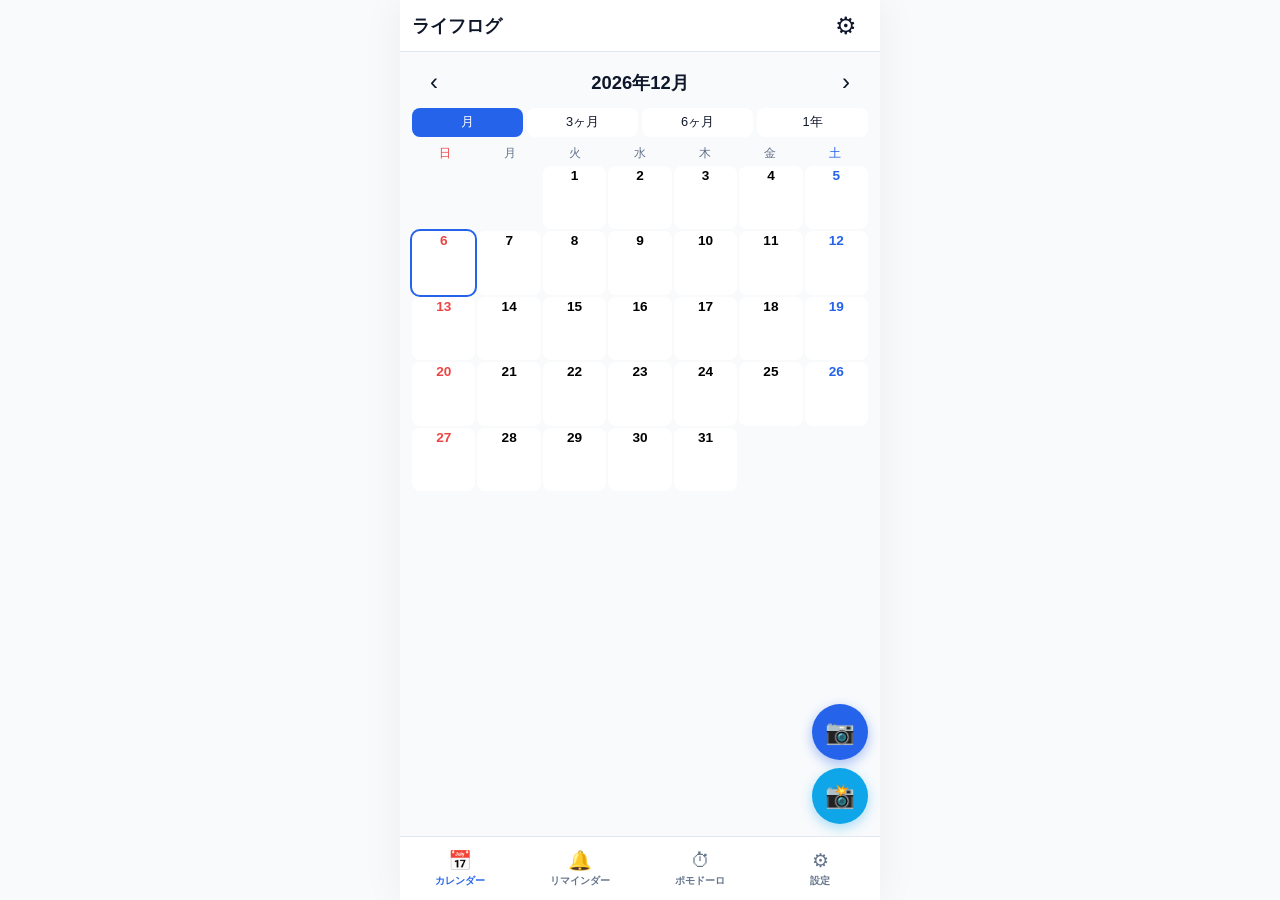
==== index.html @ 212b0413 "Calendar: JP holidays, week start setting, 3/6/12-month views; SW v3" ====
<!DOCTYPE html>
<html lang="ja">
<head>
  <meta charset="UTF-8">
  <meta name="viewport" content="width=device-width, initial-scale=1, viewport-fit=cover, maximum-scale=1">
  <meta name="theme-color" content="#2563eb">
  <meta name="apple-mobile-web-app-capable" content="yes">
  <meta name="apple-mobile-web-app-status-bar-style" content="default">
  <meta name="apple-mobile-web-app-title" content="ライフログ">
  <meta name="description" content="写真・メモ・リマインダー・ポモドーロのローカルライフログ">
  <link rel="manifest" href="manifest.json">
  <link rel="apple-touch-icon" href="icons/apple-touch-icon.png">
  <link rel="icon" type="image/png" sizes="192x192" href="icons/icon-192.png">
  <link rel="stylesheet" href="css/styles.css">
  <title>ライフログ</title>
</head>
<body>
  <header class="app-header">
    <h1 id="header-title">ライフログ</h1>
    <button type="button" class="icon-btn" id="btn-settings" aria-label="設定">⚙</button>
  </header>

  <main id="main">
    <!-- Calendar View -->
    <section id="view-calendar" class="view active">
      <div class="cal-nav">
        <button type="button" class="icon-btn" id="cal-prev" aria-label="前月">‹</button>
        <h2 id="cal-month-label"></h2>
        <button type="button" class="icon-btn" id="cal-next" aria-label="翌月">›</button>
      </div>
      <div id="cal-modes" class="cal-modes" role="group" aria-label="表示期間">
        <button type="button" data-mode="month">月</button><button type="button" data-mode="3">3ヶ月</button><button type="button" data-mode="6">6ヶ月</button><button type="button" data-mode="12">1年</button>
      </div>
      <div id="cal-weekdays" class="cal-weekdays" aria-hidden="true"></div>
      <div id="cal-grid" class="cal-grid" role="grid"></div>
      <div id="cal-multi" class="cal-multi" hidden></div>
      <div class="fab-row">
        <label class="fab" title="写真を追加">
          📷
          <input type="file" id="photo-input" accept="image/*" multiple hidden>
        </label>
        <label class="fab fab-secondary" title="カメラで撮影">
          📸
          <input type="file" id="photo-capture" accept="image/*" capture="environment" hidden>
        </label>
      </div>
    </section>

    <!-- Day View -->
    <section id="view-day" class="view">
      <div class="day-toolbar">
        <button type="button" class="btn-text" id="day-back">← カレンダー</button>
        <h2 id="day-label"></h2>
      </div>
      <div class="day-section">
        <h3>写真</h3>
        <div id="day-photos" class="photo-grid"></div>
        <p id="day-photos-empty" class="empty-hint">写真はありません</p>
      </div>
      <div class="day-section">
        <div class="section-head">
          <h3>メモ</h3>
          <button type="button" class="btn-sm" id="memo-add">＋ 追加</button>
        </div>
        <ul id="day-memos" class="memo-list"></ul>
        <p id="day-memos-empty" class="empty-hint">メモはありません</p>
      </div>
      <div class="day-section">
        <div class="section-head">
          <h3>リマインダー</h3>
          <button type="button" class="btn-sm" id="reminder-add-day">＋ 追加</button>
        </div>
        <ul id="day-reminders" class="reminder-list"></ul>
        <p id="day-reminders-empty" class="empty-hint">リマインダーはありません</p>
      </div>
    </section>

    <!-- Reminders View -->
    <section id="view-reminders" class="view">
      <div class="section-head pad">
        <h2>これから</h2>
        <button type="button" class="btn-sm" id="reminder-add">＋ 追加</button>
      </div>
      <ul id="upcoming-reminders" class="reminder-list pad"></ul>
      <p id="upcoming-empty" class="empty-hint pad">予定のリマインダーはありません</p>
      <h3 class="pad sub">過去・完了</h3>
      <ul id="past-reminders" class="reminder-list pad muted"></ul>
    </section>

    <!-- Pomodoro View -->
    <section id="view-pomodoro" class="view">
      <div class="pomo-display">
        <div class="pomo-today">今日 作業 <b id="pomo-today-work">0分</b> ／ 休憩込み <b id="pomo-today-all">0分</b></div>
        <div id="pomo-mode" class="pomo-mode">作業</div>
        <div id="pomo-time" class="pomo-time">25:00</div>
        <div class="pomo-controls">
          <button type="button" class="btn-primary" id="pomo-start">スタート</button>
          <button type="button" class="btn-secondary" id="pomo-pause" hidden>一時停止</button>
          <button type="button" class="btn-secondary" id="pomo-reset">リセット</button>
        </div>
        <label class="toggle-row">
          <input type="checkbox" id="pomo-wakelock">
          <span>画面を消さない（Wake Lock）</span>
        </label>
        <div class="pomo-settings">
          <label>作業（分）<input type="number" id="pomo-work" min="1" max="600" value="25" inputmode="numeric"></label>
          <label>休憩（分）<input type="number" id="pomo-break" min="0" max="600" value="5" inputmode="numeric"></label>
        </div>
        <div class="pomo-presets" id="pomo-presets"></div>
      </div>
      <div class="pomo-card">
        <h3>ラベル付きタイマー（同時計測）</h3>
        <div class="pomo-add">
          <input type="text" id="mt-label" placeholder="ラベル（例：英語）">
          <input type="number" id="mt-min" min="1" max="600" value="25" inputmode="numeric" aria-label="分">
          <button type="button" class="btn-primary" id="mt-add">開始</button>
        </div>
        <ul id="mt-list" class="mt-list"></ul>
      </div>
      <div class="pomo-card">
        <h3>累計</h3>
        <table class="pomo-totals"><thead><tr><th></th><th>作業</th><th>休憩込み</th></tr></thead><tbody id="pomo-totals"></tbody></table>
        <div class="pomo-range">
          <input type="date" id="tot-from"> 〜 <input type="date" id="tot-to">
        </div>
        <div class="pomo-range-out" id="tot-range-out"></div>
      </div>
      <div class="pomo-card">
        <h3>バッジ</h3>
        <div class="badges" id="pomo-badges"></div>
      </div>
    </section>

    <!-- Settings View -->
    <section id="view-settings" class="view">
      <h2 class="pad">設定・ヘルプ</h2>
      <div class="settings-block">
        <h3>カレンダー</h3>
        <label class="toggle-row">週の始まり
          <select id="week-start"><option value="0">日曜日</option><option value="1">月曜日</option></select>
        </label>
      </div>
      <div class="settings-block">
        <h3>通知</h3>
        <button type="button" class="btn-primary full" id="btn-notif-perm">通知を許可する</button>
        <p class="help-text" id="notif-status"></p>
        <p class="help-text warn">
          【重要】iPhone では「ホーム画面に追加」したアプリから、かつ iOS 16.4 以降でのみ Web 通知が使えます。
          v1 ではサーバープッシュがないため、<strong>アプリを開いている間のみ</strong>リマインダー通知が届きます。
          バックグラウンドでは通知されません。起動時に期限切れもチェックします。
        </p>
      </div>
      <div class="settings-block">
        <h3>データのエクスポート / インポート</h3>
        <label class="toggle-row">
          <input type="checkbox" id="export-photos">
          <span>写真も含める（容量に注意）</span>
        </label>
        <button type="button" class="btn-primary full" id="btn-export">JSONエクスポート</button>
        <label class="btn-secondary full file-label">
          JSONインポート
          <input type="file" id="import-input" accept="application/json,.json" hidden>
        </label>
        <p class="help-text">メモ・リマインダーは常に含まれます。写真は Base64 のため巨大になりやすいです。</p>
      </div>
      <div class="settings-block">
        <h3>ホーム画面に追加</h3>
        <p class="help-text">
          <strong>iPhone (Safari):</strong> 共有ボタン →「ホーム画面に追加」<br>
          <strong>Android (Chrome):</strong> メニュー →「アプリをインストール」または「ホーム画面に追加」
        </p>
      </div>
      <div class="settings-block">
        <h3>このアプリについて</h3>
        <p class="help-text">
          ライフログ v1 — 写真・メモ・リマインダー・ポモドーロ。<br>
          データはすべて端末内（IndexedDB）に保存されます。ログイン不要。
        </p>
      </div>
    </section>
  </main>

  <nav class="tab-bar" role="tablist">
    <button type="button" class="tab active" data-view="calendar" aria-label="カレンダー">📅<span>カレンダー</span></button>
    <button type="button" class="tab" data-view="reminders" aria-label="リマインダー">🔔<span>リマインダー</span></button>
    <button type="button" class="tab" data-view="pomodoro" aria-label="ポモドーロ">⏱<span>ポモドーロ</span></button>
    <button type="button" class="tab" data-view="settings" aria-label="設定">⚙<span>設定</span></button>
  </nav>

  <!-- Modal: memo -->
  <dialog id="modal-memo">
    <form method="dialog" id="form-memo">
      <h3 id="memo-modal-title">メモ</h3>
      <textarea id="memo-text" rows="4" placeholder="メモを入力…" required maxlength="2000"></textarea>
      <div class="dialog-actions">
        <button type="button" class="btn-secondary" id="memo-cancel">キャンセル</button>
        <button type="submit" class="btn-primary">保存</button>
      </div>
    </form>
  </dialog>

  <!-- Modal: reminder -->
  <dialog id="modal-reminder">
    <form method="dialog" id="form-reminder">
      <h3>リマインダー</h3>
      <label>タイトル<input type="text" id="reminder-title" required maxlength="200"></label>
      <label>日時<input type="datetime-local" id="reminder-when" required></label>
      <div class="dialog-actions">
        <button type="button" class="btn-secondary" id="reminder-cancel">キャンセル</button>
        <button type="submit" class="btn-primary">保存</button>
      </div>
    </form>
  </dialog>

  <!-- Lightbox -->
  <dialog id="lightbox">
    <button type="button" class="lightbox-close" id="lightbox-close" aria-label="閉じる">×</button>
    <img id="lightbox-img" alt="拡大写真">
  </dialog>

  <div id="toast" class="toast" hidden></div>

  <script src="js/exif.js"></script>
  <script src="js/db.js"></script>
  <script src="js/photos.js"></script>
  <script src="js/holidays.js"></script>
  <script src="js/calendar.js"></script>
  <script src="js/memos.js"></script>
  <script src="js/reminders.js"></script>
  <script src="js/pomodoro.js"></script>
  <script src="js/app.js"></script>
</body>
</html>
---- css/styles.css ----
:root {
  --bg: #f8fafc;
  --surface: #ffffff;
  --text: #0f172a;
  --muted: #64748b;
  --primary: #2563eb;
  --primary-dark: #1d4ed8;
  --danger: #ef4444;
  --border: #e2e8f0;
  --accent: #f59e0b;
  --safe-bottom: env(safe-area-inset-bottom, 0px);
  --tab-h: 64px;
  --header-h: 52px;
  --radius: 12px;
  --tap: 44px;
}

*, *::before, *::after { box-sizing: border-box; }
html, body {
  margin: 0; padding: 0;
  height: 100%;
  font-family: -apple-system, BlinkMacSystemFont, "Hiragino Sans", "Hiragino Kaku Gothic ProN",
    "Noto Sans JP", "Segoe UI", sans-serif;
  background: var(--bg);
  color: var(--text);
  -webkit-tap-highlight-color: transparent;
  overscroll-behavior: none;
}
body {
  display: flex;
  flex-direction: column;
  max-width: 480px;
  margin: 0 auto;
  min-height: 100dvh;
  position: relative;
  box-shadow: 0 0 40px rgba(0,0,0,.06);
}

.app-header {
  height: var(--header-h);
  display: flex;
  align-items: center;
  justify-content: space-between;
  padding: 0 12px;
  background: var(--surface);
  border-bottom: 1px solid var(--border);
  position: sticky;
  top: 0;
  z-index: 20;
}
.app-header h1 {
  font-size: 1.1rem;
  margin: 0;
  font-weight: 700;
}

#main {
  flex: 1;
  overflow-y: auto;
  padding-bottom: calc(var(--tab-h) + var(--safe-bottom) + 16px);
  -webkit-overflow-scrolling: touch;
}

.view { display: none; padding: 8px 12px 24px; }
.view.active { display: block; }

.icon-btn {
  min-width: var(--tap);
  min-height: var(--tap);
  border: none;
  background: transparent;
  font-size: 1.5rem;
  cursor: pointer;
  border-radius: 8px;
  color: var(--text);
}
.icon-btn:active { background: var(--border); }

.btn-primary, .btn-secondary, .btn-sm, .btn-text, .btn-danger {
  min-height: var(--tap);
  padding: 0 16px;
  border-radius: 10px;
  border: none;
  font-size: 1rem;
  cursor: pointer;
  font-weight: 600;
}
.btn-primary { background: var(--primary); color: #fff; }
.btn-primary:active { background: var(--primary-dark); }
.btn-secondary { background: var(--border); color: var(--text); }
.btn-sm {
  min-height: 36px;
  padding: 0 12px;
  font-size: 0.9rem;
  background: var(--primary);
  color: #fff;
}
.btn-text {
  background: transparent;
  color: var(--primary);
  padding: 0 8px;
  font-weight: 600;
}
.btn-danger { background: #fee2e2; color: var(--danger); }
.full { width: 100%; margin: 6px 0; display: block; text-align: center; }
.file-label { display: flex; align-items: center; justify-content: center; }

/* Calendar */
.cal-nav {
  display: flex;
  align-items: center;
  justify-content: space-between;
  margin-bottom: 4px;
}
.cal-nav h2 { margin: 0; font-size: 1.15rem; }
.cal-weekdays {
  display: grid;
  grid-template-columns: repeat(7, 1fr);
  text-align: center;
  font-size: 0.75rem;
  color: var(--muted);
  padding: 4px 0;
}
.cal-weekdays .sun { color: var(--danger); }
.cal-weekdays .sat { color: var(--primary); }
.cal-modes { display: flex; gap: 4px; margin-bottom: 4px; }
.cal-modes button { flex: 1; border: none; border-radius: 8px; padding: 6px 0; background: var(--surface); color: inherit; font-size: 0.8rem; cursor: pointer; }
.cal-modes button.active { background: var(--primary); color: #fff; }
.cal-cell.holiday { background: color-mix(in srgb, var(--danger) 10%, var(--surface)); }
.cal-cell .hol-name { font-size: 0.5rem; line-height: 1; color: var(--danger); max-width: 100%; overflow: hidden; white-space: nowrap; text-overflow: ellipsis; }
.cal-multi { display: grid; gap: 8px; }
.cal-multi.cols-2 { grid-template-columns: repeat(2, 1fr); }
.cal-multi.cols-3 { grid-template-columns: repeat(3, 1fr); gap: 6px; }
.mini-month { background: var(--surface); border-radius: 8px; padding: 4px; }
.mini-title { display: block; width: 100%; border: none; background: none; color: inherit; font-weight: 600; font-size: 0.8rem; padding: 2px 0; cursor: pointer; }
.mini-grid { display: grid; grid-template-columns: repeat(7, 1fr); text-align: center; }
.mini-wd { font-size: 0.5rem; color: var(--muted); }
.mini-day { border: none; background: none; color: inherit; padding: 1px 0; font-size: 0.6rem; line-height: 1.3; border-radius: 3px; cursor: pointer; position: relative; }
.cols-3 .mini-day { font-size: 0.5rem; }
.mini-day.sun { color: var(--danger); }
.mini-day.sat { color: var(--primary); }
.mini-day.holiday { background: color-mix(in srgb, var(--danger) 15%, transparent); font-weight: 700; }
.mini-day.has-ev::after { content: ''; position: absolute; left: 50%; bottom: 0; width: 3px; height: 3px; margin-left: -1.5px; border-radius: 50%; background: var(--accent); }
.mini-day.today { outline: 1px solid var(--primary); }
.cal-grid {
  display: grid;
  grid-template-columns: repeat(7, 1fr);
  gap: 2px;
}
.cal-cell {
  aspect-ratio: 1;
  border: none;
  background: var(--surface);
  border-radius: 8px;
  padding: 2px;
  display: flex;
  flex-direction: column;
  align-items: center;
  cursor: pointer;
  position: relative;
  font-size: 0.85rem;
  min-height: 48px;
}
.cal-cell.empty { background: transparent; cursor: default; }
.cal-cell.today { outline: 2px solid var(--primary); }
.cal-cell .num { font-weight: 600; line-height: 1.2; }
.cal-cell.sun .num { color: var(--danger); }
.cal-cell.sat .num { color: var(--primary); }
.cal-cell .thumb {
  width: 70%;
  height: 40%;
  object-fit: cover;
  border-radius: 3px;
  margin-top: 1px;
}
.cal-markers {
  display: flex;
  gap: 2px;
  margin-top: auto;
  padding-bottom: 2px;
}
.cal-markers span {
  width: 5px; height: 5px; border-radius: 50%;
}
.dot-memo { background: var(--accent); }
.dot-reminder { background: var(--danger); }
.dot-photo { background: var(--primary); }

.fab-row {
  position: fixed;
  right: max(12px, calc(50% - 240px + 12px));
  bottom: calc(var(--tab-h) + var(--safe-bottom) + 12px);
  display: flex;
  flex-direction: column;
  gap: 8px;
  z-index: 15;
}
.fab {
  width: 56px; height: 56px;
  border-radius: 50%;
  background: var(--primary);
  color: #fff;
  display: flex;
  align-items: center;
  justify-content: center;
  font-size: 1.5rem;
  box-shadow: 0 4px 12px rgba(37,99,235,.4);
  cursor: pointer;
}
.fab-secondary { background: #0ea5e9; box-shadow: 0 4px 12px rgba(14,165,233,.35); }

/* Day view */
.day-toolbar {
  display: flex;
  align-items: center;
  gap: 8px;
  margin-bottom: 8px;
}
.day-toolbar h2 { margin: 0; font-size: 1.1rem; flex: 1; }
.day-section { margin: 16px 0; }
.day-section h3 { margin: 0 0 8px; font-size: 0.95rem; color: var(--muted); }
.section-head {
  display: flex;
  align-items: center;
  justify-content: space-between;
  margin-bottom: 8px;
}
.section-head h2, .section-head h3 { margin: 0; }
.pad { padding-left: 4px; padding-right: 4px; }
.sub { color: var(--muted); font-size: 0.9rem; margin-top: 20px; }
.empty-hint { color: var(--muted); font-size: 0.9rem; margin: 4px 0 12px; }

.photo-grid {
  display: grid;
  grid-template-columns: repeat(3, 1fr);
  gap: 6px;
}
.photo-grid img {
  width: 100%;
  aspect-ratio: 1;
  object-fit: cover;
  border-radius: 8px;
  cursor: pointer;
  background: var(--border);
}

.memo-list, .reminder-list {
  list-style: none;
  margin: 0;
  padding: 0;
}
.memo-list li, .reminder-list li {
  background: var(--surface);
  border: 1px solid var(--border);
  border-radius: var(--radius);
  padding: 12px;
  margin-bottom: 8px;
  display: flex;
  gap: 8px;
  align-items: flex-start;
}
.memo-list .body, .reminder-list .body { flex: 1; min-width: 0; word-break: break-word; }
.memo-list .meta, .reminder-list .meta { font-size: 0.75rem; color: var(--muted); margin-top: 4px; }
.item-actions { display: flex; flex-direction: column; gap: 4px; }
.item-actions button {
  min-height: 36px;
  min-width: 36px;
  border: none;
  background: var(--bg);
  border-radius: 8px;
  cursor: pointer;
  font-size: 0.85rem;
}
.muted li { opacity: 0.7; }
.done .body { text-decoration: line-through; }

/* Pomodoro */
.pomo-display {
  text-align: center;
  padding: 32px 12px;
}
.pomo-mode {
  font-size: 1rem;
  color: var(--muted);
  margin-bottom: 8px;
  font-weight: 600;
}
.pomo-time {
  font-size: 4rem;
  font-weight: 700;
  font-variant-numeric: tabular-nums;
  letter-spacing: 0.02em;
  margin: 8px 0 24px;
}
.pomo-controls {
  display: flex;
  gap: 10px;
  justify-content: center;
  flex-wrap: wrap;
  margin-bottom: 20px;
}
.toggle-row {
  display: flex;
  align-items: center;
  justify-content: center;
  gap: 10px;
  min-height: var(--tap);
  margin: 12px 0;
  font-size: 0.95rem;
}
.toggle-row input { width: 22px; height: 22px; }
.pomo-settings {
  display: flex;
  gap: 16px;
  justify-content: center;
  margin-top: 16px;
}
.pomo-settings label {
  display: flex;
  flex-direction: column;
  gap: 4px;
  font-size: 0.85rem;
  color: var(--muted);
}
.pomo-settings input {
  width: 72px;
  min-height: var(--tap);
  font-size: 1.1rem;
  text-align: center;
  border: 1px solid var(--border);
  border-radius: 8px;
}

.pomo-today { font-size: 0.9rem; color: var(--muted); margin-bottom: 12px; }
.pomo-today b { color: inherit; }
.pomo-presets { display: grid; grid-template-columns: repeat(5, 1fr); gap: 6px; margin-top: 16px; }
.pomo-presets button { min-height: 40px; border: 1px solid var(--border); border-radius: 8px; background: var(--surface); font-size: 0.85rem; padding: 0; }
.pomo-presets button.on { border-color: currentColor; font-weight: 700; }
.pomo-card { background: var(--surface); border: 1px solid var(--border); border-radius: var(--radius); padding: 12px; margin: 0 12px 12px; }
.pomo-card h3 { margin: 0 0 8px; font-size: 0.95rem; }
.pomo-add { display: flex; gap: 6px; }
.pomo-add input { min-height: var(--tap); border: 1px solid var(--border); border-radius: 8px; padding: 0 8px; font-size: 1rem; min-width: 0; }
.pomo-add input[type=text] { flex: 1; }
.pomo-add input[type=number] { width: 64px; text-align: center; }
.mt-list { list-style: none; margin: 8px 0 0; padding: 0; }
.mt-list li { display: flex; align-items: center; gap: 8px; padding: 6px 0; border-top: 1px solid var(--border); }
.mt-list .lbl { flex: 1; overflow: hidden; text-overflow: ellipsis; white-space: nowrap; }
.mt-list .t { font-variant-numeric: tabular-nums; font-weight: 700; }
.mt-list button { min-height: 36px; padding: 0 10px; }
.pomo-totals { width: 100%; border-collapse: collapse; font-size: 0.9rem; }
.pomo-totals td, .pomo-totals th { padding: 4px; text-align: right; }
.pomo-totals td:first-child, .pomo-totals th:first-child { text-align: left; }
.pomo-range { display: flex; gap: 4px; align-items: center; margin-top: 8px; font-size: 0.85rem; }
.pomo-range input { flex: 1; min-width: 0; min-height: 36px; }
.pomo-range-out { font-size: 0.9rem; margin-top: 4px; }
.badges { display: grid; grid-template-columns: repeat(3, 1fr); gap: 8px; text-align: center; }
.badge { padding: 8px 4px; border: 1px solid var(--border); border-radius: 8px; font-size: 0.8rem; }
.badge .i { font-size: 1.8rem; display: block; }
.badge.locked { opacity: 0.35; filter: grayscale(1); }

/* Settings */
.settings-block {
  background: var(--surface);
  border: 1px solid var(--border);
  border-radius: var(--radius);
  padding: 14px;
  margin: 12px 4px;
}
.settings-block h3 { margin: 0 0 10px; font-size: 1rem; }
.help-text { font-size: 0.85rem; color: var(--muted); line-height: 1.55; margin: 8px 0 0; }
.help-text.warn { color: #92400e; background: #fffbeb; padding: 10px; border-radius: 8px; }

/* Tabs */
.tab-bar {
  position: fixed;
  left: 50%;
  transform: translateX(-50%);
  bottom: 0;
  width: 100%;
  max-width: 480px;
  height: calc(var(--tab-h) + var(--safe-bottom));
  padding-bottom: var(--safe-bottom);
  display: flex;
  background: var(--surface);
  border-top: 1px solid var(--border);
  z-index: 30;
}
.tab {
  flex: 1;
  border: none;
  background: transparent;
  display: flex;
  flex-direction: column;
  align-items: center;
  justify-content: center;
  gap: 2px;
  font-size: 1.2rem;
  color: var(--muted);
  cursor: pointer;
  padding: 4px;
}
.tab span { font-size: 0.65rem; font-weight: 600; }
.tab.active { color: var(--primary); }

/* Dialogs */
dialog:not([open]) { display: none; }
dialog {
  border: none;
  border-radius: 16px;
  padding: 20px;
  width: min(92vw, 360px);
  box-shadow: 0 20px 50px rgba(0,0,0,.25);
}
dialog::backdrop { background: rgba(15,23,42,.45); }
dialog h3 { margin: 0 0 12px; }
dialog label {
  display: flex;
  flex-direction: column;
  gap: 4px;
  margin-bottom: 12px;
  font-size: 0.9rem;
  color: var(--muted);
}
dialog input, dialog textarea {
  font-size: 1rem;
  padding: 10px;
  border: 1px solid var(--border);
  border-radius: 8px;
  font-family: inherit;
  min-height: var(--tap);
}
dialog textarea { min-height: 100px; resize: vertical; }
.dialog-actions {
  display: flex;
  gap: 8px;
  justify-content: flex-end;
  margin-top: 8px;
}

#lightbox {
  padding: 0;
  width: 100vw;
  max-width: 100vw;
  height: 100dvh;
  max-height: 100dvh;
  background: #000;
  border-radius: 0;
  border: none;
  align-items: center;
  justify-content: center;
}
#lightbox:not([open]) { display: none !important; }
#lightbox[open] { display: flex; }
#lightbox img {
  max-width: 100%;
  max-height: 100%;
  object-fit: contain;
}
.lightbox-close {
  position: absolute;
  top: 12px; right: 12px;
  width: 48px; height: 48px;
  border: none;
  border-radius: 50%;
  background: rgba(255,255,255,.2);
  color: #fff;
  font-size: 1.5rem;
  cursor: pointer;
  z-index: 2;
}

.toast {
  position: fixed;
  left: 50%;
  bottom: calc(var(--tab-h) + var(--safe-bottom) + 20px);
  transform: translateX(-50%);
  background: #0f172a;
  color: #fff;
  padding: 12px 20px;
  border-radius: 999px;
  font-size: 0.9rem;
  z-index: 100;
  max-width: 90%;
  text-align: center;
  box-shadow: 0 4px 20px rgba(0,0,0,.3);
}
.cal-weekdays[hidden], .cal-grid[hidden], .cal-multi[hidden] { display: none; }
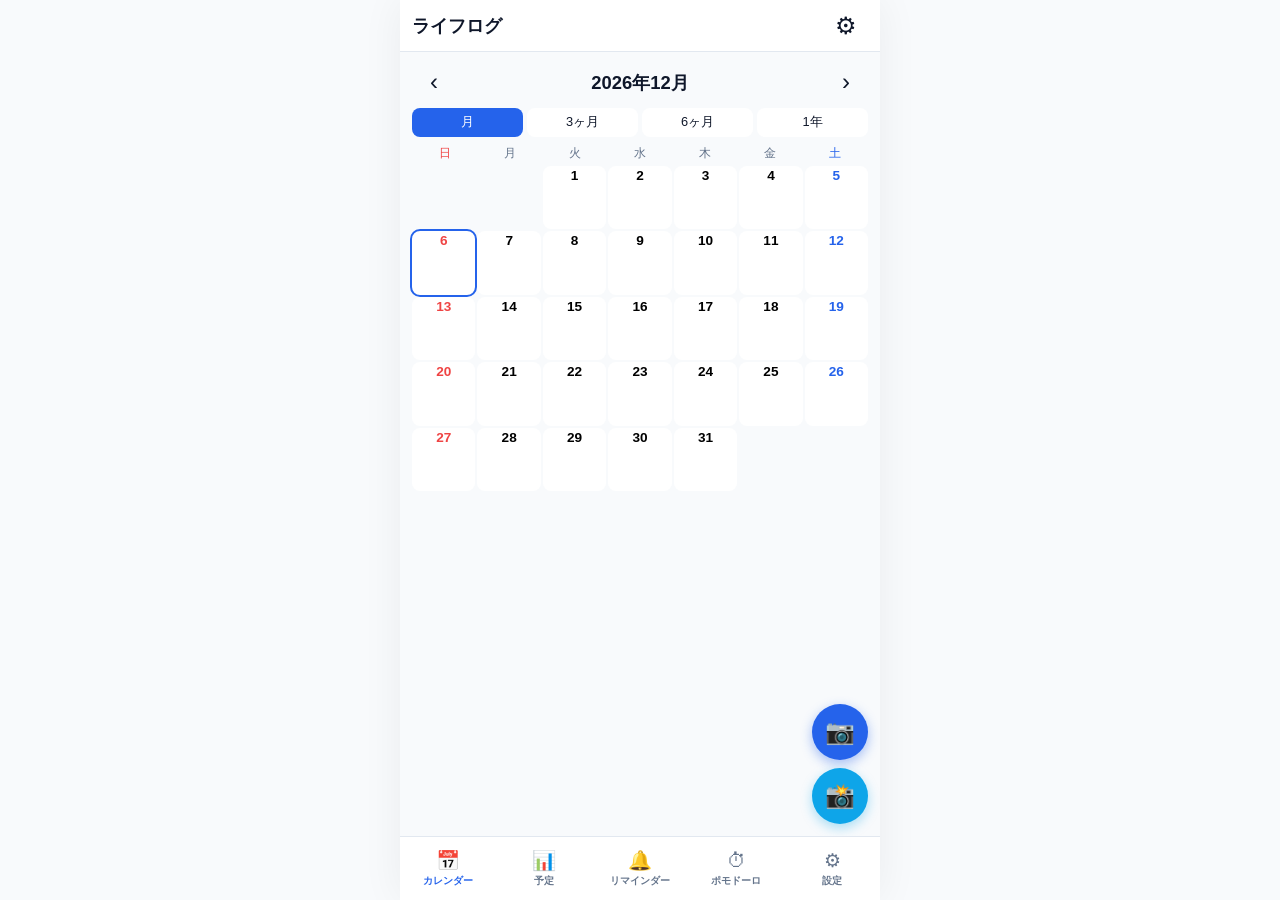
==== commit 315dc173: "Gantt view (予定): plans store (DB v3), tabs/ranges/nav, label placement; SW v4; e2e" ====
--- a/index.html
+++ b/index.html
@@ -131,6 +131,21 @@
       </div>
     </section>
 
+    <!-- Gantt View -->
+    <section id="view-gantt" class="view">
+      <div class="gt-tabs" id="gt-tabs" role="group"><button type="button" data-t="big">大事</button><button type="button" data-t="small">小さな用事</button><button type="button" data-t="all">全部</button></div>
+      <div class="gt-nav">
+        <button type="button" class="icon-btn" id="gt-prev" aria-label="前へ">‹</button>
+        <span id="gt-label"></span>
+        <button type="button" class="icon-btn" id="gt-next" aria-label="次へ">›</button>
+        <div class="gt-ranges" id="gt-ranges"><button type="button" data-r="1">1か月</button><button type="button" data-r="3">3か月</button><button type="button" data-r="6">6か月</button></div>
+      </div>
+      <div class="gt-chart" id="gt-chart"></div>
+      <p id="gt-empty" class="empty-hint pad" hidden>この期間の予定はありません</p>
+      <p class="help-text pad">太いバー＝大事 / 細いバー＝小さな用事（●＝期限日）。タップで編集。</p>
+      <div class="fab-row"><button type="button" class="fab" id="gt-add" title="予定を追加">＋</button></div>
+    </section>
+
     <!-- Settings View -->
     <section id="view-settings" class="view">
       <h2 class="pad">設定・ヘルプ</h2>
@@ -182,6 +197,7 @@
 
   <nav class="tab-bar" role="tablist">
     <button type="button" class="tab active" data-view="calendar" aria-label="カレンダー">📅<span>カレンダー</span></button>
+    <button type="button" class="tab" data-view="gantt" aria-label="予定">📊<span>予定</span></button>
     <button type="button" class="tab" data-view="reminders" aria-label="リマインダー">🔔<span>リマインダー</span></button>
     <button type="button" class="tab" data-view="pomodoro" aria-label="ポモドーロ">⏱<span>ポモドーロ</span></button>
     <button type="button" class="tab" data-view="settings" aria-label="設定">⚙<span>設定</span></button>
@@ -212,6 +228,28 @@
     </form>
   </dialog>
 
+  <!-- Modal: plan -->
+  <dialog id="modal-plan">
+    <form method="dialog" id="form-plan">
+      <h3 id="plan-modal-title">予定</h3>
+      <label>タイトル<input type="text" id="plan-title" required maxlength="100"></label>
+      <div class="plan-row">
+        <label>アイコン<input type="text" id="plan-icon" maxlength="4" placeholder="✈️"></label>
+        <label>種類<select id="plan-type"><option value="big">大事</option><option value="small">小さな用事</option></select></label>
+      </div>
+      <div class="plan-row">
+        <label>開始<input type="date" id="plan-start" required></label>
+        <label>終了（任意）<input type="date" id="plan-end"></label>
+      </div>
+      <div class="plan-colors" id="plan-colors"></div>
+      <div class="dialog-actions">
+        <button type="button" class="btn-danger" id="plan-delete" hidden>削除</button>
+        <button type="button" class="btn-secondary" id="plan-cancel">キャンセル</button>
+        <button type="submit" class="btn-primary">保存</button>
+      </div>
+    </form>
+  </dialog>
+
   <!-- Lightbox -->
   <dialog id="lightbox">
     <button type="button" class="lightbox-close" id="lightbox-close" aria-label="閉じる">×</button>
@@ -225,6 +263,7 @@
   <script src="js/photos.js"></script>
   <script src="js/holidays.js"></script>
   <script src="js/calendar.js"></script>
+  <script src="js/gantt.js"></script>
   <script src="js/memos.js"></script>
   <script src="js/reminders.js"></script>
   <script src="js/pomodoro.js"></script>
--- a/css/styles.css
+++ b/css/styles.css
@@ -485,3 +485,37 @@
   box-shadow: 0 4px 20px rgba(0,0,0,.3);
 }
 .cal-weekdays[hidden], .cal-grid[hidden], .cal-multi[hidden] { display: none; }
+
+/* ---- Gantt ---- */
+.gt-tabs { display: flex; gap: 6px; padding: 10px 12px 4px; }
+.gt-tabs button { flex: 1; height: 36px; border: 1px solid var(--border); border-radius: 999px; background: var(--surface); color: var(--muted); font: inherit; font-size: .85rem; cursor: pointer; }
+.gt-tabs button.active { background: linear-gradient(135deg, #3b82f6, #6366f1); color: #fff; border-color: transparent; font-weight: 700; box-shadow: 0 2px 8px rgba(79,70,229,.3); }
+.gt-nav { display: flex; align-items: center; gap: 2px; padding: 4px 8px; }
+.gt-nav #gt-label { font-weight: 700; font-size: .9rem; min-width: 92px; text-align: center; }
+.gt-ranges { margin-left: auto; display: flex; background: var(--border); border-radius: 10px; padding: 2px; }
+.gt-ranges button { border: none; background: none; padding: 6px 8px; border-radius: 8px; font-size: .75rem; color: var(--muted); cursor: pointer; }
+.gt-ranges button.active { background: var(--surface); color: var(--text); font-weight: 700; box-shadow: 0 1px 3px rgba(0,0,0,.12); }
+.gt-chart { margin: 4px 12px; background: var(--surface); border: 1px solid var(--border); border-radius: var(--radius); overflow: hidden; box-shadow: 0 2px 10px rgba(15,23,42,.05); }
+.gt-axis { position: relative; height: 24px; border-bottom: 1px solid var(--border); font-size: .65rem; color: var(--muted); }
+.gt-axis span { position: absolute; top: 6px; padding-left: 3px; border-left: 1px solid var(--border); line-height: 14px; white-space: nowrap; }
+.gt-axis span.m { color: var(--text); font-weight: 700; }
+.gt-body { position: relative; }
+.gt-col { position: absolute; top: 0; bottom: 0; }
+.gt-col.stripe { background: rgba(99,102,241,.035); }
+.gt-col.sat { background: rgba(37,99,235,.045); }
+.gt-col.hol { background: rgba(239,68,68,.055); }
+.gt-sec { position: absolute; left: 0; right: 0; height: 22px; padding: 4px 8px; font-size: .68rem; font-weight: 700; color: var(--muted); letter-spacing: .05em; background: linear-gradient(90deg, rgba(248,250,252,.95), rgba(248,250,252,0)); }
+.gt-item { position: absolute; left: 0; right: 0; cursor: pointer; }
+.gt-bar { position: absolute; border-radius: 999px; box-shadow: 0 3px 8px -2px color-mix(in srgb, var(--c) 55%, transparent); }
+.gt-item.big .gt-bar { border-radius: 8px; }
+.gt-dot { position: absolute; width: 11px; height: 11px; border-radius: 50%; transform: translate(-50%, -50%); border: 2px solid #fff; box-shadow: 0 0 0 1px var(--c), 0 2px 5px color-mix(in srgb, var(--c) 50%, transparent); }
+.gt-lbl { position: absolute; transform: translateY(-50%); white-space: nowrap; font-weight: 600; line-height: 1; pointer-events: none; }
+.gt-lbl.in { color: #fff; text-shadow: 0 1px 2px rgba(0,0,0,.25); }
+.gt-today { position: absolute; top: 0; bottom: 0; width: 1.5px; background: #f43f5e; box-shadow: 0 0 6px 1px rgba(244,63,94,.6); z-index: 3; pointer-events: none; }
+.gt-today b { position: absolute; bottom: 2px; left: 4px; font-size: .58rem; color: #fff; background: #f43f5e; border-radius: 4px; padding: 1px 4px; white-space: nowrap; }
+.plan-row { display: flex; gap: 8px; }
+.plan-row label { flex: 1; min-width: 0; }
+.plan-colors { display: flex; gap: 10px; margin: 8px 0; }
+.plan-colors input { display: none; }
+.plan-colors i { display: block; width: 26px; height: 26px; border-radius: 50%; cursor: pointer; }
+.plan-colors input:checked + i { box-shadow: 0 0 0 2px #fff, 0 0 0 4px var(--text); }
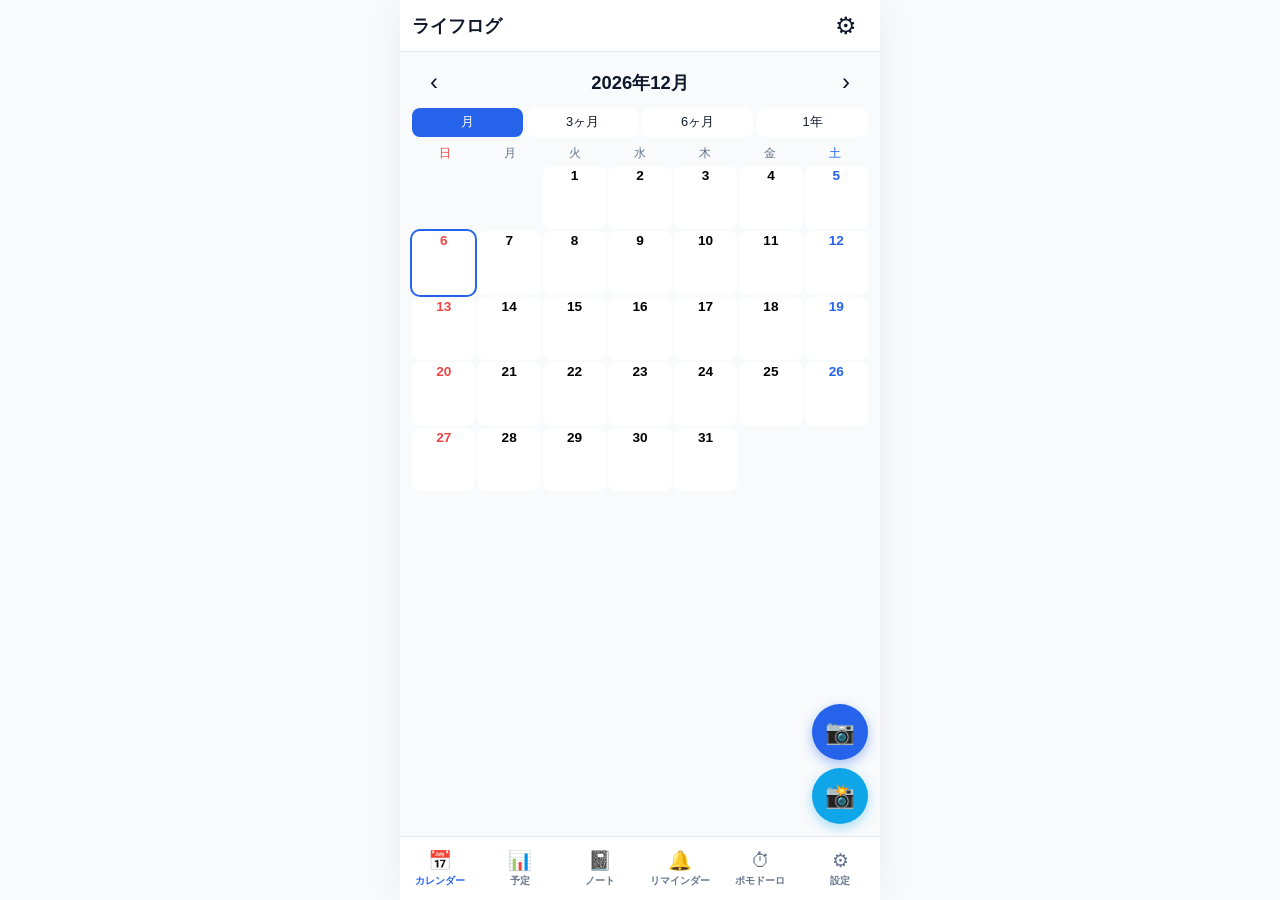
==== commit 4bcbf4f3: "Photo study notebook: notebooks, card/grid views, gestures, pen overlay (DB v4); SW v5; e2e" ====
--- a/index.html
+++ b/index.html
@@ -146,6 +146,48 @@
       <div class="fab-row"><button type="button" class="fab" id="gt-add" title="予定を追加">＋</button></div>
     </section>
 
+    <section id="view-notebook" class="view">
+      <div id="nb-list-wrap">
+        <div class="nb-grid" id="nb-grid"></div>
+        <p id="nb-empty" class="empty-hint pad" hidden>ノートがありません。＋で作成</p>
+        <div class="fab-row"><button type="button" class="fab" id="nb-new" title="ノートを作成">＋</button></div>
+      </div>
+      <div id="nb-detail" hidden>
+        <div class="nb-bar">
+          <button type="button" class="icon-btn" id="nb-back" aria-label="戻る">‹</button>
+          <strong id="nb-title"></strong>
+          <button type="button" class="btn-sm" id="nb-rename">名前</button>
+          <button type="button" class="btn-sm btn-danger" id="nb-delete">削除</button>
+        </div>
+        <div class="gt-tabs" id="nb-modes"><button type="button" data-m="grid" class="active">グリッド</button><button type="button" data-m="card">カード</button></div>
+        <div class="nb-pgrid" id="nb-pgrid"></div>
+        <div class="nb-card-wrap" id="nb-cardwrap" hidden>
+          <div class="nb-stage" id="nb-stage"><div class="nb-layer" id="nb-layer"><img id="nb-img" alt="" draggable="false"><canvas id="nb-ink"></canvas></div></div>
+          <div class="nb-count" id="nb-count"></div>
+          <div class="nb-actions" id="nb-actions">
+            <button type="button" class="btn-sm" data-a="prev">‹</button>
+            <button type="button" class="btn-sm" data-a="left">◀移動</button>
+            <button type="button" class="btn-sm" data-a="right">移動▶</button>
+            <button type="button" class="btn-sm" data-a="dup">複製</button>
+            <button type="button" class="btn-sm" data-a="pen">✏️ペン</button>
+            <button type="button" class="btn-sm btn-danger" data-a="del">削除</button>
+            <button type="button" class="btn-sm" data-a="next">›</button>
+          </div>
+          <div class="nb-pen" id="nb-pen" hidden>
+            <span class="nb-colors" id="nb-colors"></span>
+            <input type="range" id="nb-width" min="1" max="24" value="4" aria-label="太さ">
+            <button type="button" class="btn-sm" id="nb-eraser">消しゴム</button>
+            <button type="button" class="btn-sm" id="nb-undo">↶</button>
+            <button type="button" class="btn-sm" id="nb-clear">全消去</button>
+            <button type="button" class="btn-sm btn-primary" id="nb-done">完了</button>
+          </div>
+        </div>
+        <p id="nb-pempty" class="empty-hint pad" hidden>写真を追加してください</p>
+        <div class="fab-row"><label class="fab" title="写真を追加">＋<input type="file" id="nb-file" accept="image/*" multiple hidden></label></div>
+      </div>
+      <div class="nb-undo" id="nb-undo-toast" hidden><span></span><button type="button">元に戻す</button></div>
+    </section>
+
     <!-- Settings View -->
     <section id="view-settings" class="view">
       <h2 class="pad">設定・ヘルプ</h2>
@@ -198,6 +240,7 @@
   <nav class="tab-bar" role="tablist">
     <button type="button" class="tab active" data-view="calendar" aria-label="カレンダー">📅<span>カレンダー</span></button>
     <button type="button" class="tab" data-view="gantt" aria-label="予定">📊<span>予定</span></button>
+    <button type="button" class="tab" data-view="notebook" aria-label="ノート">📓<span>ノート</span></button>
     <button type="button" class="tab" data-view="reminders" aria-label="リマインダー">🔔<span>リマインダー</span></button>
     <button type="button" class="tab" data-view="pomodoro" aria-label="ポモドーロ">⏱<span>ポモドーロ</span></button>
     <button type="button" class="tab" data-view="settings" aria-label="設定">⚙<span>設定</span></button>
@@ -264,6 +307,7 @@
   <script src="js/holidays.js"></script>
   <script src="js/calendar.js"></script>
   <script src="js/gantt.js"></script>
+  <script src="js/notebook.js"></script>
   <script src="js/memos.js"></script>
   <script src="js/reminders.js"></script>
   <script src="js/pomodoro.js"></script>
--- a/css/styles.css
+++ b/css/styles.css
@@ -519,3 +519,48 @@
 .plan-colors input { display: none; }
 .plan-colors i { display: block; width: 26px; height: 26px; border-radius: 50%; cursor: pointer; }
 .plan-colors input:checked + i { box-shadow: 0 0 0 2px #fff, 0 0 0 4px var(--text); }
+
+/* ---- Photo study notebook ---- */
+.nb-grid { display: grid; grid-template-columns: 1fr 1fr; gap: 12px; padding: 4px 0 12px; }
+.nb-tile { border: 0; padding: 0; background: var(--surface); border-radius: var(--radius); overflow: hidden; box-shadow: 0 2px 10px rgba(15,23,42,.08); text-align: left; font: inherit; color: inherit; }
+.nb-tile:active { transform: scale(.97); }
+.nb-cover { aspect-ratio: 4/3; background: linear-gradient(135deg,#dbeafe,#ede9fe); display: flex; align-items: center; justify-content: center; font-size: 2.2rem; }
+.nb-cover img { width: 100%; height: 100%; object-fit: cover; }
+.nb-meta { padding: 8px 10px; display: flex; justify-content: space-between; align-items: baseline; gap: 6px; }
+.nb-meta b { font-size: .9rem; overflow: hidden; text-overflow: ellipsis; white-space: nowrap; }
+.nb-meta small { color: var(--muted); flex: none; }
+.nb-bar { display: flex; align-items: center; gap: 6px; margin-bottom: 8px; }
+.nb-bar strong { flex: 1; overflow: hidden; text-overflow: ellipsis; white-space: nowrap; }
+.nb-pgrid { display: grid; grid-template-columns: repeat(3, 1fr); gap: 4px; margin-top: 8px; user-select: none; -webkit-user-select: none; -webkit-touch-callout: none; }
+.nb-pgrid img { width: 100%; aspect-ratio: 1; object-fit: cover; border-radius: 6px; transition: transform .15s; }
+.nb-pgrid img.inked { outline: 2px solid var(--accent); outline-offset: -2px; }
+.nb-pgrid.reordering img { animation: nbjig .25s infinite alternate; }
+.nb-pgrid img.dragging { transform: scale(1.12); box-shadow: 0 8px 20px rgba(0,0,0,.3); z-index: 2; opacity: .85; animation: none; }
+@keyframes nbjig { from { transform: rotate(-1.5deg); } to { transform: rotate(1.5deg); } }
+.nb-card-wrap { margin-top: 8px; }
+.nb-stage { height: 58dvh; background: #0f172a; border-radius: 16px; overflow: hidden; display: flex; align-items: center; justify-content: center; touch-action: none; user-select: none; -webkit-user-select: none; perspective: 900px; box-shadow: 0 6px 24px rgba(15,23,42,.25); }
+.nb-stage.pen { box-shadow: 0 0 0 3px var(--accent), 0 6px 24px rgba(15,23,42,.25); }
+.nb-layer { position: relative; max-width: 100%; max-height: 100%; transform-origin: center; line-height: 0; }
+.nb-layer img { max-width: 100%; max-height: 58dvh; display: block; pointer-events: none; }
+.nb-layer canvas { position: absolute; left: 0; top: 0; pointer-events: none; }
+.nb-stage.flip-l .nb-layer { animation: nbflipL .35s ease-out; }
+.nb-stage.flip-r .nb-layer { animation: nbflipR .35s ease-out; }
+.nb-stage.bump { animation: nbbump .3s; }
+@keyframes nbflipL { from { transform: translateX(60%) rotateY(-60deg); opacity: 0; } }
+@keyframes nbflipR { from { transform: translateX(-60%) rotateY(60deg); opacity: 0; } }
+@keyframes nbbump { 30% { transform: translateX(-8px); } 60% { transform: translateX(8px); } }
+.nb-count { text-align: center; color: var(--muted); font-size: .8rem; margin: 6px 0; }
+.nb-actions, .nb-pen { display: flex; flex-wrap: wrap; gap: 6px; justify-content: center; align-items: center; }
+.nb-pen { background: var(--surface); border-radius: var(--radius); padding: 8px; box-shadow: 0 2px 10px rgba(15,23,42,.08); }
+.nb-colors { display: flex; gap: 6px; }
+.nb-sw { width: 30px; height: 30px; border-radius: 50%; border: 2px solid var(--border); padding: 0; }
+.nb-sw.on { box-shadow: 0 0 0 3px var(--primary); }
+.nb-pen .on { background: var(--primary); color: #fff; }
+#nb-width { width: 90px; }
+.nb-undo { position: fixed; left: 50%; transform: translateX(-50%); bottom: calc(var(--tab-h) + var(--safe-bottom) + 16px); background: #0f172a; color: #fff; border-radius: 999px; padding: 8px 8px 8px 16px; display: flex; gap: 12px; align-items: center; z-index: 60; font-size: .9rem; box-shadow: 0 6px 20px rgba(0,0,0,.25); }
+.nb-undo[hidden] { display: none; }
+.nb-undo button { background: none; border: 0; color: #93c5fd; font-weight: 700; font: inherit; padding: 6px 8px; }
+label.fab { display: inline-flex; align-items: center; justify-content: center; cursor: pointer; }
+.tab span { white-space: nowrap; }
+.nb-actions[hidden], .nb-pen[hidden], #view-notebook [hidden] { display: none !important; }
+.nb-actions .btn-sm { padding: 0 9px; }
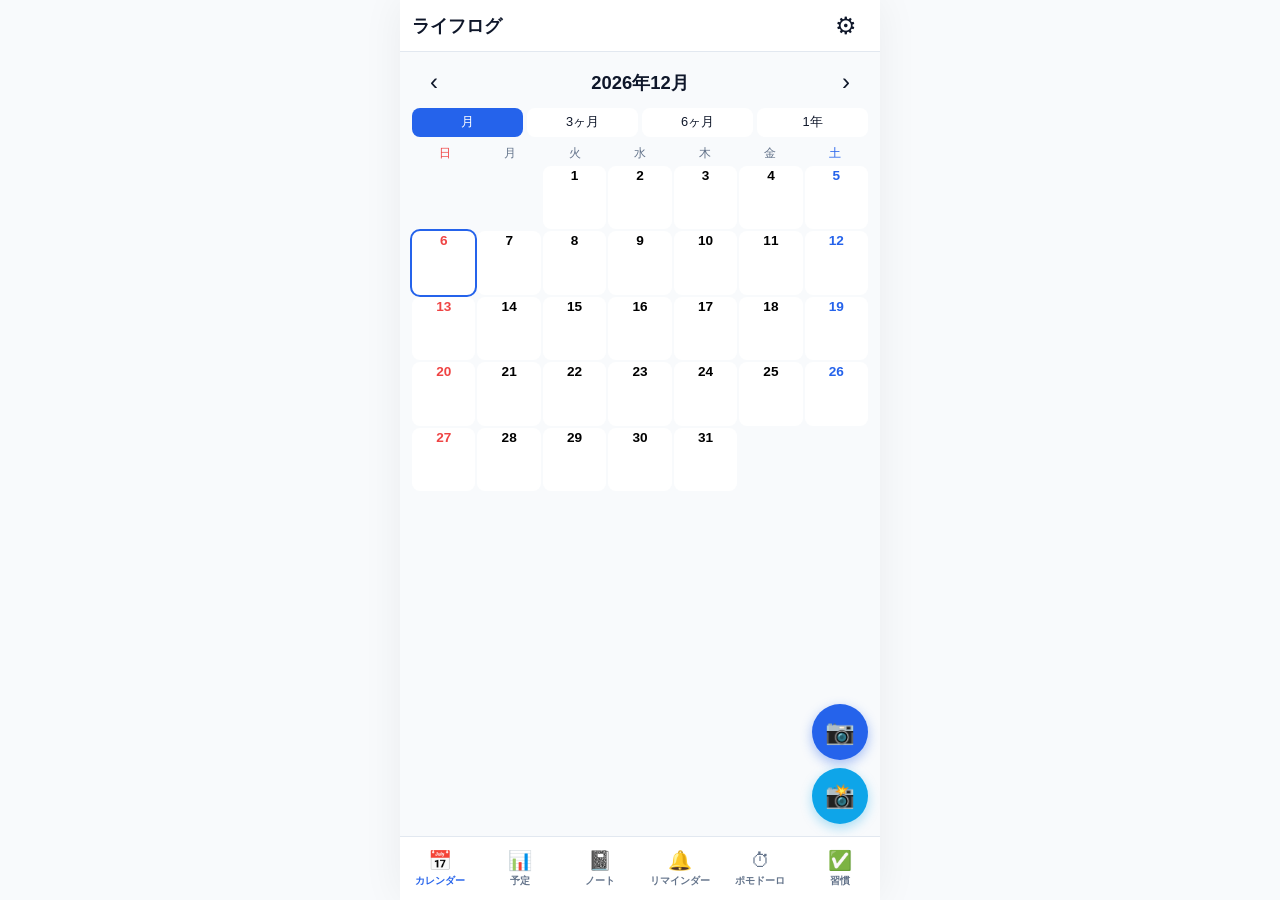
==== commit e48ceb33: "Habit tracker tab: streaks, heatmap, milestones, badge collection (habits+pomodoro); DB v5; inbox ha" ====
--- a/index.html
+++ b/index.html
@@ -189,6 +189,17 @@
     </section>
 
     <!-- Settings View -->
+    <section id="view-habits" class="view">
+      <div class="section-head pad">
+        <h2>今日の習慣 <small id="habit-progress" class="muted"></small></h2>
+        <span><button type="button" class="btn-sm" id="habit-badges">🏆</button> <button type="button" class="btn-sm" id="habit-add">＋ 追加</button></span>
+      </div>
+      <div class="habit-progress pad"><div id="habit-bar"></div></div>
+      <ul id="habit-list" class="habit-list pad"></ul>
+      <p id="habit-empty" class="empty-hint pad">「＋ 追加」で習慣を作りましょう</p>
+      <div id="badge-panel" class="pad" hidden><h3 class="sub">バッジコレクション <small id="badge-count" class="muted"></small></h3><ul id="badge-grid" class="badge-grid"></ul></div>
+    </section>
+
     <section id="view-settings" class="view">
       <h2 class="pad">設定・ヘルプ</h2>
       <div class="settings-block">
@@ -208,17 +219,25 @@
         </p>
       </div>
       <div class="settings-block">
-        <h3>データのエクスポート / インポート</h3>
+        <h3>バックアップ</h3>
         <label class="toggle-row">
           <input type="checkbox" id="export-photos">
           <span>写真も含める（容量に注意）</span>
         </label>
-        <button type="button" class="btn-primary full" id="btn-export">JSONエクスポート</button>
+        <button type="button" class="btn-primary full" id="btn-export">バックアップを書き出す (JSON)</button>
         <label class="btn-secondary full file-label">
-          JSONインポート
+          バックアップから復元（マージ）
           <input type="file" id="import-input" accept="application/json,.json" hidden>
         </label>
-        <p class="help-text">メモ・リマインダーは常に含まれます。写真は Base64 のため巨大になりやすいです。</p>
+        <p class="help-text">メモ・予定・リマインダー・ポモドーロ記録・ノート（書き込み含む）を保存します。写真本体は任意。復元は同じIDを重複させずに統合します。</p>
+      </div>
+      <div class="settings-block">
+        <h3>受信箱（任意・オンライン）</h3>
+        <p class="help-text">アシスタントが作成した暗号化ファイルから予定・TODOを取り込みます。ボタンを押したときだけ通信します。</p>
+        <label class="toggle-row">URL <input type="url" id="inbox-url" placeholder="https://..." style="flex:1"></label>
+        <label class="toggle-row">パスフレーズ <input type="password" id="inbox-pass" autocomplete="off" style="flex:1"></label>
+        <button type="button" class="btn-secondary full" id="btn-inbox-pull">今すぐ取得</button>
+        <p class="help-text" id="inbox-status"></p>
       </div>
       <div class="settings-block">
         <h3>ホーム画面に追加</h3>
@@ -243,7 +262,7 @@
     <button type="button" class="tab" data-view="notebook" aria-label="ノート">📓<span>ノート</span></button>
     <button type="button" class="tab" data-view="reminders" aria-label="リマインダー">🔔<span>リマインダー</span></button>
     <button type="button" class="tab" data-view="pomodoro" aria-label="ポモドーロ">⏱<span>ポモドーロ</span></button>
-    <button type="button" class="tab" data-view="settings" aria-label="設定">⚙<span>設定</span></button>
+    <button type="button" class="tab" data-view="habits" aria-label="習慣">✅<span>習慣</span></button>
   </nav>
 
   <!-- Modal: memo -->
@@ -301,6 +320,19 @@
 
   <div id="toast" class="toast" hidden></div>
 
+  <dialog id="modal-habit">
+    <form id="habit-form" method="dialog">
+      <h3>習慣</h3>
+      <label>名前 <input id="habit-name" required maxlength="40"></label>
+      <label>絵文字 <input id="habit-emoji" maxlength="4" placeholder="💧"></label>
+      <label>週の目標日数（任意） <input id="habit-target" type="number" min="1" max="7" inputmode="numeric"></label>
+      <div class="dialog-actions">
+        <button type="button" class="btn-danger" id="habit-delete">削除</button>
+        <button type="button" class="btn-secondary" id="habit-cancel">キャンセル</button>
+        <button type="submit" class="btn-primary" id="habit-save">保存</button>
+      </div>
+    </form>
+  </dialog>
   <script src="js/exif.js"></script>
   <script src="js/db.js"></script>
   <script src="js/photos.js"></script>
@@ -311,6 +343,8 @@
   <script src="js/memos.js"></script>
   <script src="js/reminders.js"></script>
   <script src="js/pomodoro.js"></script>
+  <script src="js/habits.js"></script>
+  <script src="js/backup.js"></script>
   <script src="js/app.js"></script>
 </body>
 </html>
--- a/css/styles.css
+++ b/css/styles.css
@@ -564,3 +564,36 @@
 .tab span { white-space: nowrap; }
 .nb-actions[hidden], .nb-pen[hidden], #view-notebook [hidden] { display: none !important; }
 .nb-actions .btn-sm { padding: 0 9px; }
+
+/* ---- Habits ---- */
+.habit-progress { height: 6px; margin: 0 16px 8px; padding: 0; background: var(--border); border-radius: 99px; overflow: hidden; }
+#habit-bar { height: 100%; width: 0; background: linear-gradient(90deg, #10b981, var(--primary)); transition: width .4s ease; }
+.habit-list { list-style: none; margin: 0; display: flex; flex-direction: column; gap: 10px; }
+.habit-card { display: flex; gap: 12px; align-items: flex-start; background: var(--surface); border: 1px solid var(--border); border-radius: var(--radius); padding: 12px; box-shadow: 0 1px 3px rgba(15,23,42,.05); transition: background .3s; }
+.habit-card.done { background: #f0fdf4; border-color: #bbf7d0; }
+.habit-check { flex: none; width: 52px; height: 52px; border-radius: 16px; border: 2.5px solid #cbd5e1; background: #fff; display: grid; place-items: center; cursor: pointer; padding: 0; transition: background .2s, border-color .2s; }
+.habit-check svg { width: 30px; height: 30px; fill: none; stroke: #fff; stroke-width: 3; stroke-linecap: round; stroke-linejoin: round; stroke-dasharray: 24; stroke-dashoffset: 24; transition: stroke-dashoffset .35s ease .05s; }
+.habit-card.done .habit-check { background: #10b981; border-color: #10b981; }
+.habit-card.done .habit-check svg { stroke-dashoffset: 0; }
+.habit-check.pop, .habit-card.done .habit-check { animation: hpop .4s ease; }
+@keyframes hpop { 0% { transform: scale(1); } 40% { transform: scale(1.18); } 100% { transform: scale(1); } }
+.habit-body { flex: 1; min-width: 0; }
+.habit-name { font-weight: 700; font-size: 1.02rem; overflow: hidden; text-overflow: ellipsis; white-space: nowrap; }
+.habit-meta { font-size: .78rem; color: var(--muted); margin: 2px 0 6px; }
+.heat { display: grid; grid-template-columns: repeat(15, 1fr); gap: 2px; max-width: 210px; }
+.heat span { aspect-ratio: 1; border-radius: 2px; background: #e2e8f0; }
+.heat span.on { background: #10b981; }
+.badges { display: flex; gap: 4px; margin-top: 6px; }
+.badge { font-size: .62rem; min-width: 24px; text-align: center; padding: 1px 4px; border-radius: 99px; background: #f1f5f9; color: #cbd5e1; }
+.badge.got { background: linear-gradient(135deg, #fbbf24, #f59e0b); color: #fff; }
+.habit-ops { display: flex; flex-direction: column; gap: 2px; }
+.habit-ops button { width: 32px; height: 28px; border: none; background: #f1f5f9; border-radius: 8px; color: var(--muted); font-size: .75rem; }
+.badge-grid { list-style: none; padding: 0; display: grid; grid-template-columns: repeat(3, 1fr); gap: 8px; }
+.ach { background: var(--surface); border: 1px solid var(--border); border-radius: var(--radius); padding: 10px 6px; text-align: center; display: flex; flex-direction: column; gap: 2px; filter: grayscale(1); opacity: .5; }
+.ach.got { filter: none; opacity: 1; border-color: #fcd34d; background: #fffbeb; }
+.ach span { font-size: 1.6rem; } .ach b { font-size: .75rem; } .ach small { font-size: .62rem; color: var(--muted); }
+.confetti { position: fixed; inset: 0; pointer-events: none; z-index: 999; overflow: hidden; }
+.confetti i { position: absolute; top: -10px; width: 8px; height: 12px; border-radius: 2px; animation: cfall 2.2s ease-in forwards; }
+@keyframes cfall { to { transform: translate(var(--dx), 105vh) rotate(720deg); opacity: .7; } }
+.celebrate-msg { position: absolute; top: 38%; left: 50%; transform: translate(-50%, -50%); background: #fff; padding: 14px 20px; border-radius: 16px; font-weight: 800; box-shadow: 0 10px 30px rgba(0,0,0,.18); animation: cmsg 2.5s ease forwards; white-space: nowrap; }
+@keyframes cmsg { 0% { transform: translate(-50%, -50%) scale(.6); opacity: 0; } 15%, 80% { transform: translate(-50%, -50%) scale(1); opacity: 1; } 100% { opacity: 0; } }
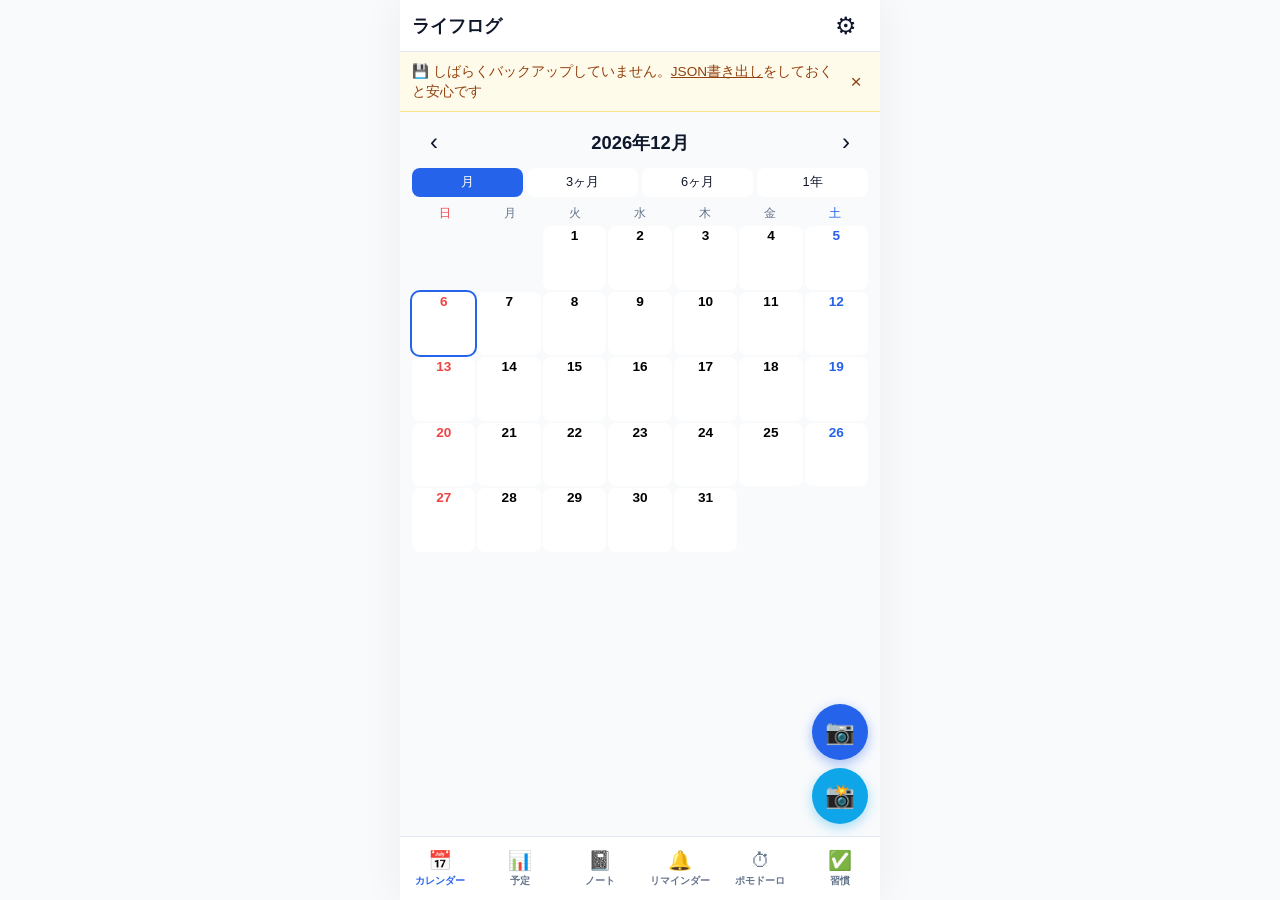
==== commit 38dc1194: "Storage protection: navigator.storage.persist() on start + status/usage in 設定 > データ保護; 14-day JSON e" ====
--- a/index.html
+++ b/index.html
@@ -19,6 +19,11 @@
     <h1 id="header-title">ライフログ</h1>
     <button type="button" class="icon-btn" id="btn-settings" aria-label="設定">⚙</button>
   </header>
+
+  <div id="backup-banner" class="backup-banner" role="status" hidden>
+    <button type="button" class="backup-banner-text" id="backup-banner-go">💾 しばらくバックアップしていません。<u>JSON書き出し</u>をしておくと安心です</button>
+    <button type="button" class="backup-banner-close" id="backup-banner-close" aria-label="閉じる">×</button>
+  </div>
 
   <main id="main">
     <!-- Calendar View -->
@@ -218,7 +223,14 @@
           バックグラウンドでは通知されません。起動時に期限切れもチェックします。
         </p>
       </div>
-      <div class="settings-block">
+      <div class="settings-block" id="storage-block">
+        <h3>データ保護</h3>
+        <p id="persist-status" class="persist-status"></p>
+        <p class="help-text" id="storage-usage"></p>
+        <button type="button" class="btn-secondary full" id="btn-persist" hidden>データ保護をもう一度リクエスト</button>
+        <p class="help-text">ブラウザが空き容量不足などで自動的にデータを消さないよう保護を求めます。それでも機種変更や削除に備えて、定期的にJSON書き出しをしてください。</p>
+      </div>
+      <div class="settings-block" id="backup-block">
         <h3>バックアップ</h3>
         <label class="toggle-row">
           <input type="checkbox" id="export-photos">
@@ -229,6 +241,7 @@
           バックアップから復元（マージ）
           <input type="file" id="import-input" accept="application/json,.json" hidden>
         </label>
+        <p class="help-text" id="last-export"></p>
         <p class="help-text">メモ・予定・リマインダー・ポモドーロ記録・ノート（書き込み含む）を保存します。写真本体は任意。復元は同じIDを重複させずに統合します。</p>
       </div>
       <div class="settings-block">
@@ -345,6 +358,7 @@
   <script src="js/pomodoro.js"></script>
   <script src="js/habits.js"></script>
   <script src="js/backup.js"></script>
+  <script src="js/storage.js"></script>
   <script src="js/app.js"></script>
 </body>
 </html>
--- a/css/styles.css
+++ b/css/styles.css
@@ -597,3 +597,18 @@
 @keyframes cfall { to { transform: translate(var(--dx), 105vh) rotate(720deg); opacity: .7; } }
 .celebrate-msg { position: absolute; top: 38%; left: 50%; transform: translate(-50%, -50%); background: #fff; padding: 14px 20px; border-radius: 16px; font-weight: 800; box-shadow: 0 10px 30px rgba(0,0,0,.18); animation: cmsg 2.5s ease forwards; white-space: nowrap; }
 @keyframes cmsg { 0% { transform: translate(-50%, -50%) scale(.6); opacity: 0; } 15%, 80% { transform: translate(-50%, -50%) scale(1); opacity: 1; } 100% { opacity: 0; } }
+
+/* Storage protection + backup reminder */
+.backup-banner {
+  display: flex; align-items: center; gap: 4px;
+  background: #fffbeb; border-bottom: 1px solid #fde68a; color: #92400e;
+  padding: 6px 6px 6px 12px; font-size: 0.85rem;
+}
+.backup-banner[hidden] { display: none; }
+.backup-banner-text { flex: 1; text-align: left; background: none; border: none; color: inherit; font: inherit; padding: 4px 0; cursor: pointer; line-height: 1.45; }
+.backup-banner-close { background: none; border: none; color: inherit; font-size: 1.2rem; min-width: 36px; min-height: 36px; cursor: pointer; border-radius: 8px; }
+.persist-status { margin: 0; font-weight: 700; font-size: 0.95rem; padding: 8px 10px; border-radius: 8px; }
+.persist-status.on { color: #166534; background: #f0fdf4; }
+.persist-status.off { color: #92400e; background: #fffbeb; }
+#btn-persist { margin-top: 10px; }
+.settings-block.flash { box-shadow: 0 0 0 3px var(--accent); transition: box-shadow .3s; }
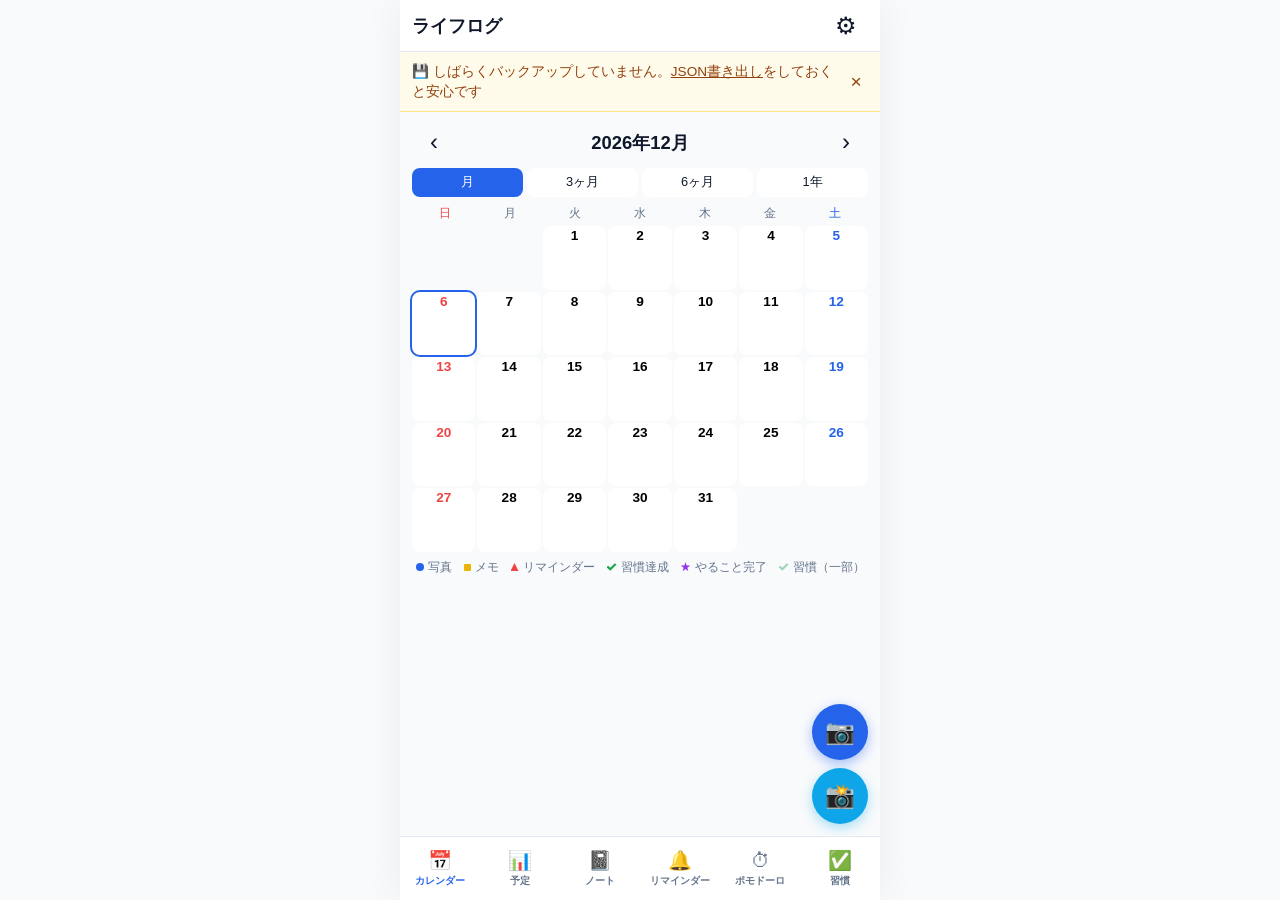
==== commit 2a0a8aa2: "Items 11-18 + thumb overlay: typed calendar markers + legend (month & mini), habit Gantt tab, 14-day" ====
--- a/index.html
+++ b/index.html
@@ -25,6 +25,11 @@
     <button type="button" class="backup-banner-close" id="backup-banner-close" aria-label="閉じる">×</button>
   </div>
 
+  <div id="collage-banner" class="backup-banner collage-banner" role="status" hidden>
+    <button type="button" class="backup-banner-text" id="collage-banner-go">🧩 昨日のコラージュを作る？</button>
+    <button type="button" class="backup-banner-close" id="collage-banner-close" aria-label="閉じる">×</button>
+  </div>
+
   <main id="main">
     <!-- Calendar View -->
     <section id="view-calendar" class="view active">
@@ -39,6 +44,7 @@
       <div id="cal-weekdays" class="cal-weekdays" aria-hidden="true"></div>
       <div id="cal-grid" class="cal-grid" role="grid"></div>
       <div id="cal-multi" class="cal-multi" hidden></div>
+      <div id="cal-legend" class="cal-legend" aria-label="印の凡例"></div>
       <div class="fab-row">
         <label class="fab" title="写真を追加">
           📷
@@ -58,9 +64,16 @@
         <h2 id="day-label"></h2>
       </div>
       <div class="day-section">
-        <h3>写真</h3>
+        <div class="section-head">
+          <h3>写真</h3>
+          <button type="button" class="btn-sm" id="day-collage-btn">🧩 コラージュ</button>
+        </div>
         <div id="day-photos" class="photo-grid"></div>
         <p id="day-photos-empty" class="empty-hint">写真はありません</p>
+        <div id="day-collages-wrap" hidden>
+          <h3 class="sub">この日のコラージュ</h3>
+          <div id="day-collages" class="cl-grid"></div>
+        </div>
       </div>
       <div class="day-section">
         <div class="section-head">
@@ -138,7 +151,7 @@
 
     <!-- Gantt View -->
     <section id="view-gantt" class="view">
-      <div class="gt-tabs" id="gt-tabs" role="group"><button type="button" data-t="big">大事</button><button type="button" data-t="small">小さな用事</button><button type="button" data-t="all">全部</button></div>
+      <div class="gt-tabs" id="gt-tabs" role="group"><button type="button" data-t="big">大事</button><button type="button" data-t="small">小さな用事</button><button type="button" data-t="all">全部</button><button type="button" data-t="habit">習慣</button></div>
       <div class="gt-nav">
         <button type="button" class="icon-btn" id="gt-prev" aria-label="前へ">‹</button>
         <span id="gt-label"></span>
@@ -147,7 +160,7 @@
       </div>
       <div class="gt-chart" id="gt-chart"></div>
       <p id="gt-empty" class="empty-hint pad" hidden>この期間の予定はありません</p>
-      <p class="help-text pad">太いバー＝大事 / 細いバー＝小さな用事（●＝期限日）。タップで編集。</p>
+      <p class="help-text pad" id="gt-help">太いバー＝大事 / 細いバー＝小さな用事（●＝期限日）。タップで編集。</p>
       <div class="fab-row"><button type="button" class="fab" id="gt-add" title="予定を追加">＋</button></div>
     </section>
 
@@ -155,6 +168,12 @@
       <div id="nb-list-wrap">
         <div class="nb-grid" id="nb-grid"></div>
         <p id="nb-empty" class="empty-hint pad" hidden>ノートがありません。＋で作成</p>
+        <div class="section-head pad cl-head">
+          <h3>🧩 コラージュ</h3>
+          <button type="button" class="btn-sm" id="cl-new">＋ 作る</button>
+        </div>
+        <div id="cl-gallery" class="cl-grid"></div>
+        <p id="cl-gallery-empty" class="empty-hint pad">まだありません。日付を選んで、その日の写真から作れます</p>
         <div class="fab-row"><button type="button" class="fab" id="nb-new" title="ノートを作成">＋</button></div>
       </div>
       <div id="nb-detail" hidden>
@@ -197,9 +216,10 @@
     <section id="view-habits" class="view">
       <div class="section-head pad">
         <h2>今日の習慣 <small id="habit-progress" class="muted"></small></h2>
-        <span><button type="button" class="btn-sm" id="habit-badges">🏆</button> <button type="button" class="btn-sm" id="habit-add">＋ 追加</button></span>
+        <span><button type="button" class="btn-sm" id="habit-gantt" title="ガントで見る">📊</button> <button type="button" class="btn-sm" id="habit-badges">🏆</button> <button type="button" class="btn-sm" id="habit-add">＋ 追加</button></span>
       </div>
       <div class="habit-progress pad"><div id="habit-bar"></div></div>
+      <div id="habit-recent" class="habit-recent pad" hidden></div>
       <ul id="habit-list" class="habit-list pad"></ul>
       <p id="habit-empty" class="empty-hint pad">「＋ 追加」で習慣を作りましょう</p>
       <div id="badge-panel" class="pad" hidden><h3 class="sub">バッジコレクション <small id="badge-count" class="muted"></small></h3><ul id="badge-grid" class="badge-grid"></ul></div>
@@ -212,6 +232,14 @@
         <label class="toggle-row">週の始まり
           <select id="week-start"><option value="0">日曜日</option><option value="1">月曜日</option></select>
         </label>
+      </div>
+      <div class="settings-block">
+        <h3>表示</h3>
+        <label class="toggle-row">
+          <input type="checkbox" id="thumb-overlay" checked>
+          <span>サムネに文字を重ねる</span>
+        </label>
+        <p class="help-text">写真・コラージュ・ノートの表紙に、日付（例：10/19（月））とタイトルを大きく重ねて表示します。オフで写真のみ。</p>
       </div>
       <div class="settings-block">
         <h3>通知</h3>
@@ -246,7 +274,8 @@
       </div>
       <div class="settings-block">
         <h3>受信箱（任意・オンライン）</h3>
-        <p class="help-text">アシスタントが作成した暗号化ファイルから予定・TODOを取り込みます。ボタンを押したときだけ通信します。</p>
+        <p class="help-text">アシスタントが作成した暗号化ファイルから取り込みます。ボタンを押したときだけ通信します。<br>
+          取り込める種類：<b>予定</b>（ガント）・<b>TODO／リマインダー／期限</b>・<b>メモ</b>・<b>習慣</b>（習慣タブに追加）。同じ項目を何度取り込んでも重複しません。</p>
         <label class="toggle-row">URL <input type="url" id="inbox-url" placeholder="https://..." style="flex:1"></label>
         <label class="toggle-row">パスフレーズ <input type="password" id="inbox-pass" autocomplete="off" style="flex:1"></label>
         <button type="button" class="btn-secondary full" id="btn-inbox-pull">今すぐ取得</button>
@@ -333,6 +362,33 @@
 
   <div id="toast" class="toast" hidden></div>
 
+  <!-- Modal: collage -->
+  <dialog id="modal-collage" class="modal-collage">
+    <div id="cl-pane-pick">
+      <h3>コラージュを作る</h3>
+      <div class="plan-row">
+        <label>日付<input type="date" id="cl-date"></label>
+        <label>タイトル（任意）<input type="text" id="cl-title" maxlength="30" placeholder="例：家族で公園"></label>
+      </div>
+      <div class="cl-bar"><span id="cl-count"></span><button type="button" class="btn-text" id="cl-all">全選択／解除</button></div>
+      <div id="cl-pick" class="cl-pick"></div>
+      <p id="cl-empty" class="empty-hint" hidden>この日の写真はありません</p>
+      <div class="dialog-actions">
+        <button type="button" class="btn-secondary" id="cl-cancel">閉じる</button>
+        <button type="button" class="btn-primary" id="cl-make">コラージュを作る</button>
+      </div>
+    </div>
+    <div id="cl-pane-result" hidden>
+      <img id="cl-result-img" class="cl-result" alt="コラージュ">
+      <p id="cl-result-cap" class="help-text"></p>
+      <div class="dialog-actions">
+        <button type="button" class="btn-danger" id="cl-delete">削除</button>
+        <button type="button" class="btn-secondary" id="cl-download">ダウンロード</button>
+        <button type="button" class="btn-primary" id="cl-close">閉じる</button>
+      </div>
+    </div>
+  </dialog>
+
   <dialog id="modal-habit">
     <form id="habit-form" method="dialog">
       <h3>習慣</h3>
@@ -349,6 +405,7 @@
   <script src="js/exif.js"></script>
   <script src="js/db.js"></script>
   <script src="js/photos.js"></script>
+  <script src="js/thumbs.js"></script>
   <script src="js/holidays.js"></script>
   <script src="js/calendar.js"></script>
   <script src="js/gantt.js"></script>
@@ -359,6 +416,7 @@
   <script src="js/habits.js"></script>
   <script src="js/backup.js"></script>
   <script src="js/storage.js"></script>
+  <script src="js/collage.js"></script>
   <script src="js/app.js"></script>
 </body>
 </html>
--- a/css/styles.css
+++ b/css/styles.css
@@ -612,3 +612,95 @@
 .persist-status.off { color: #92400e; background: #fffbeb; }
 #btn-persist { margin-top: 10px; }
 .settings-block.flash { box-shadow: 0 0 0 3px var(--accent); transition: box-shadow .3s; }
+
+/* ---- Calendar markers by type (14/16) ---- */
+.mk { display: inline-block; width: 8px; height: 8px; flex: none; }
+.mk-photo { background: #2563eb; border-radius: 50%; }
+.mk-memo { background: #eab308; border-radius: 1px; width: 7px; height: 7px; }
+.mk-rem { background: #ef4444; clip-path: polygon(50% 0, 100% 100%, 0 100%); }
+.mk-habit { background: #16a34a; width: 10px; height: 9px; clip-path: polygon(0 52%, 16% 36%, 38% 58%, 84% 6%, 100% 22%, 38% 92%); }
+.mk-habit.part { opacity: .4; }
+.mk-todo { background: #9333ea; width: 10px; height: 10px; clip-path: polygon(50% 0, 61% 35%, 98% 35%, 68% 57%, 79% 91%, 50% 70%, 21% 91%, 32% 57%, 2% 35%, 39% 35%); }
+.cal-markers { align-items: center; flex-wrap: wrap; justify-content: center; gap: 1px 2px; min-height: 10px; }
+.cal-legend { display: flex; flex-wrap: wrap; gap: 4px 12px; justify-content: center; font-size: .72rem; color: var(--muted); margin: 8px 0 4px; }
+.cal-legend span { display: inline-flex; align-items: center; gap: 4px; }
+.mini-day.has-ev::after { display: none; }
+.mini-mk { display: flex; justify-content: center; gap: 1px; height: 4px; overflow: hidden; margin-top: 1px; }
+.mini-mk .mk { width: 4px; height: 4px; }
+.cols-3 .mini-mk .mk { width: 3px; height: 3px; }
+.mini-mk .mk-habit, .mini-mk .mk-todo { width: 5px; height: 4px; }
+.cols-3 .mini-mk .mk-habit, .cols-3 .mini-mk .mk-todo { width: 4px; height: 3px; }
+
+/* ---- Thumbnail text overlay ---- */
+.tthumb { position: relative; margin: 0; overflow: hidden; border-radius: 8px; }
+.tthumb > img { display: block; width: 100%; }
+.tt-cap { position: absolute; left: 0; right: 0; bottom: 0; padding: 14px 7px 5px; display: flex; flex-direction: column; gap: 0;
+  background: linear-gradient(transparent, rgba(15,23,42,.62)); color: #fff; text-shadow: 0 1px 3px rgba(0,0,0,.6); pointer-events: none; line-height: 1.15; }
+.tt-date { font-size: 1.05rem; font-weight: 800; letter-spacing: .01em; white-space: nowrap; }
+.tt-title { font-size: .68rem; font-weight: 600; opacity: .95; overflow: hidden; text-overflow: ellipsis; white-space: nowrap; }
+.photo-grid .tt-date { font-size: .95rem; }
+.nb-cover .tt-date { font-size: 1.25rem; }
+.nb-cover .tt-title { font-size: .78rem; }
+body:not(.thumb-text-off) .nb-meta.has-cap { display: none; }
+body.thumb-text-off .tt-cap { display: none; }
+.photo-grid .tthumb img { border-radius: 0; }
+
+/* ---- Collage ---- */
+.cl-grid { display: grid; grid-template-columns: repeat(3, 1fr); gap: 6px; margin-bottom: 12px; }
+.cl-thumb { border: 0; padding: 0; background: none; cursor: pointer; }
+.cl-thumb img { aspect-ratio: 1; object-fit: cover; }
+.cl-head { margin-top: 12px; }
+.modal-collage { width: min(94vw, 440px); }
+.cl-bar { display: flex; justify-content: space-between; align-items: center; font-size: .85rem; color: var(--muted); margin: 6px 0; }
+.cl-pick { display: grid; grid-template-columns: repeat(4, 1fr); gap: 5px; max-height: 46vh; overflow-y: auto; }
+.cl-item { position: relative; cursor: pointer; }
+.cl-item input { position: absolute; opacity: 0; pointer-events: none; }
+.cl-item img { width: 100%; aspect-ratio: 1; object-fit: cover; border-radius: 6px; opacity: .4; filter: grayscale(.6); transition: opacity .15s; }
+.cl-item i { position: absolute; top: 4px; right: 4px; width: 22px; height: 22px; border-radius: 50%; background: rgba(255,255,255,.85); color: transparent; font-style: normal; font-size: .8rem; display: grid; place-items: center; border: 2px solid #cbd5e1; }
+.cl-item input:checked ~ img { opacity: 1; filter: none; }
+.cl-item input:checked ~ i { background: var(--primary); border-color: #fff; color: #fff; }
+.cl-result { width: 100%; border-radius: 10px; display: block; }
+#cl-pane-pick[hidden], #cl-pane-result[hidden] { display: none; }
+.collage-banner { background: #eff6ff; border-bottom-color: #bfdbfe; color: #1e3a8a; }
+
+/* ---- Habits: recent strip / heat dimming (17) ---- */
+.habit-recent .sub { margin: 4px 0 6px; font-size: .85rem; }
+.habit-recent .sub small { font-size: .68rem; font-weight: 400; }
+.hr-strip { list-style: none; padding: 0; margin: 0 0 12px; display: grid; grid-template-columns: repeat(7, 1fr); gap: 4px; }
+.hr-day { text-align: center; border-radius: 8px; padding: 3px 0 2px; display: flex; flex-direction: column; line-height: 1.15; border: 1px solid transparent; }
+.hr-day small { font-size: .6rem; color: var(--muted); }
+.hr-day b { font-size: .95rem; }
+.hr-day i { font-style: normal; font-size: .6rem; min-height: .75rem; }
+.hr-day.all { opacity: .38; background: #f0fdf4; }
+.hr-day.all i { color: #16a34a; }
+.hr-day.all.today { opacity: 1; }
+.hr-day.miss { background: #fff1f2; border-color: #fda4af; }
+.hr-day.miss b { color: #be123c; font-weight: 800; }
+.hr-day.miss i { color: #be123c; font-weight: 700; }
+.hr-day.pending { border-color: var(--primary); }
+.hr-day.na { opacity: .3; }
+.heat span.on.all { opacity: .35; }
+.heat span.miss { background: #fff1f2; box-shadow: inset 0 0 0 1px #fb7185; }
+
+/* ---- Habit Gantt ---- */
+.gt-hrow { position: absolute; left: 0; right: 0; height: 40px; }
+.gt-hlbl { position: absolute; left: 4px; top: 3px; font-size: 12px; font-weight: 700; white-space: nowrap; z-index: 2; text-shadow: 0 0 3px #fff, 0 0 3px #fff; }
+.gt-hlbl small { color: var(--muted); font-weight: 400; }
+.gt-htrack { position: absolute; left: 0; right: 0; top: 20px; height: 14px; }
+.gt-hseg { position: absolute; top: 0; height: 14px; border-radius: 4px; background: linear-gradient(180deg, color-mix(in srgb, var(--c) 70%, #fff), var(--c)); box-shadow: 0 1px 3px color-mix(in srgb, var(--c) 40%, transparent); }
+.gt-hseg.all { opacity: .35; box-shadow: none; }
+.gt-hmiss { position: absolute; top: 4px; height: 6px; background: #fda4af; border-radius: 2px; opacity: .8; }
+
+/* ---- Badges: tiers + progress (11) ---- */
+.ach em { font-style: normal; font-size: .6rem; color: var(--primary); font-weight: 700; }
+.ach.got.t-bronze { border-color: #d6a77a; background: #fdf4ec; }
+.ach.got.t-silver { border-color: #cbd5e1; background: #f1f5f9; }
+.ach.got.t-gold { border-color: #f59e0b; background: #fef3c7; }
+.ach.got.t-combo { border-color: #c4b5fd; background: #f5f3ff; }
+.mini-day { padding-bottom: 5px; }
+.mini-mk { position: absolute; left: 0; right: 0; bottom: 0; margin: 0; }
+#gt-tabs { gap: 4px; padding-left: 8px; padding-right: 8px; }
+#gt-tabs button { white-space: nowrap; padding: 0 4px; font-size: .8rem; }
+#gt-tabs button[data-t="small"] { flex: 1.5; }
+#view-habits > .section-head h2 { font-size: 1.15rem; white-space: nowrap; }
+#view-habits > .section-head > span { white-space: nowrap; display: flex; gap: 4px; }
